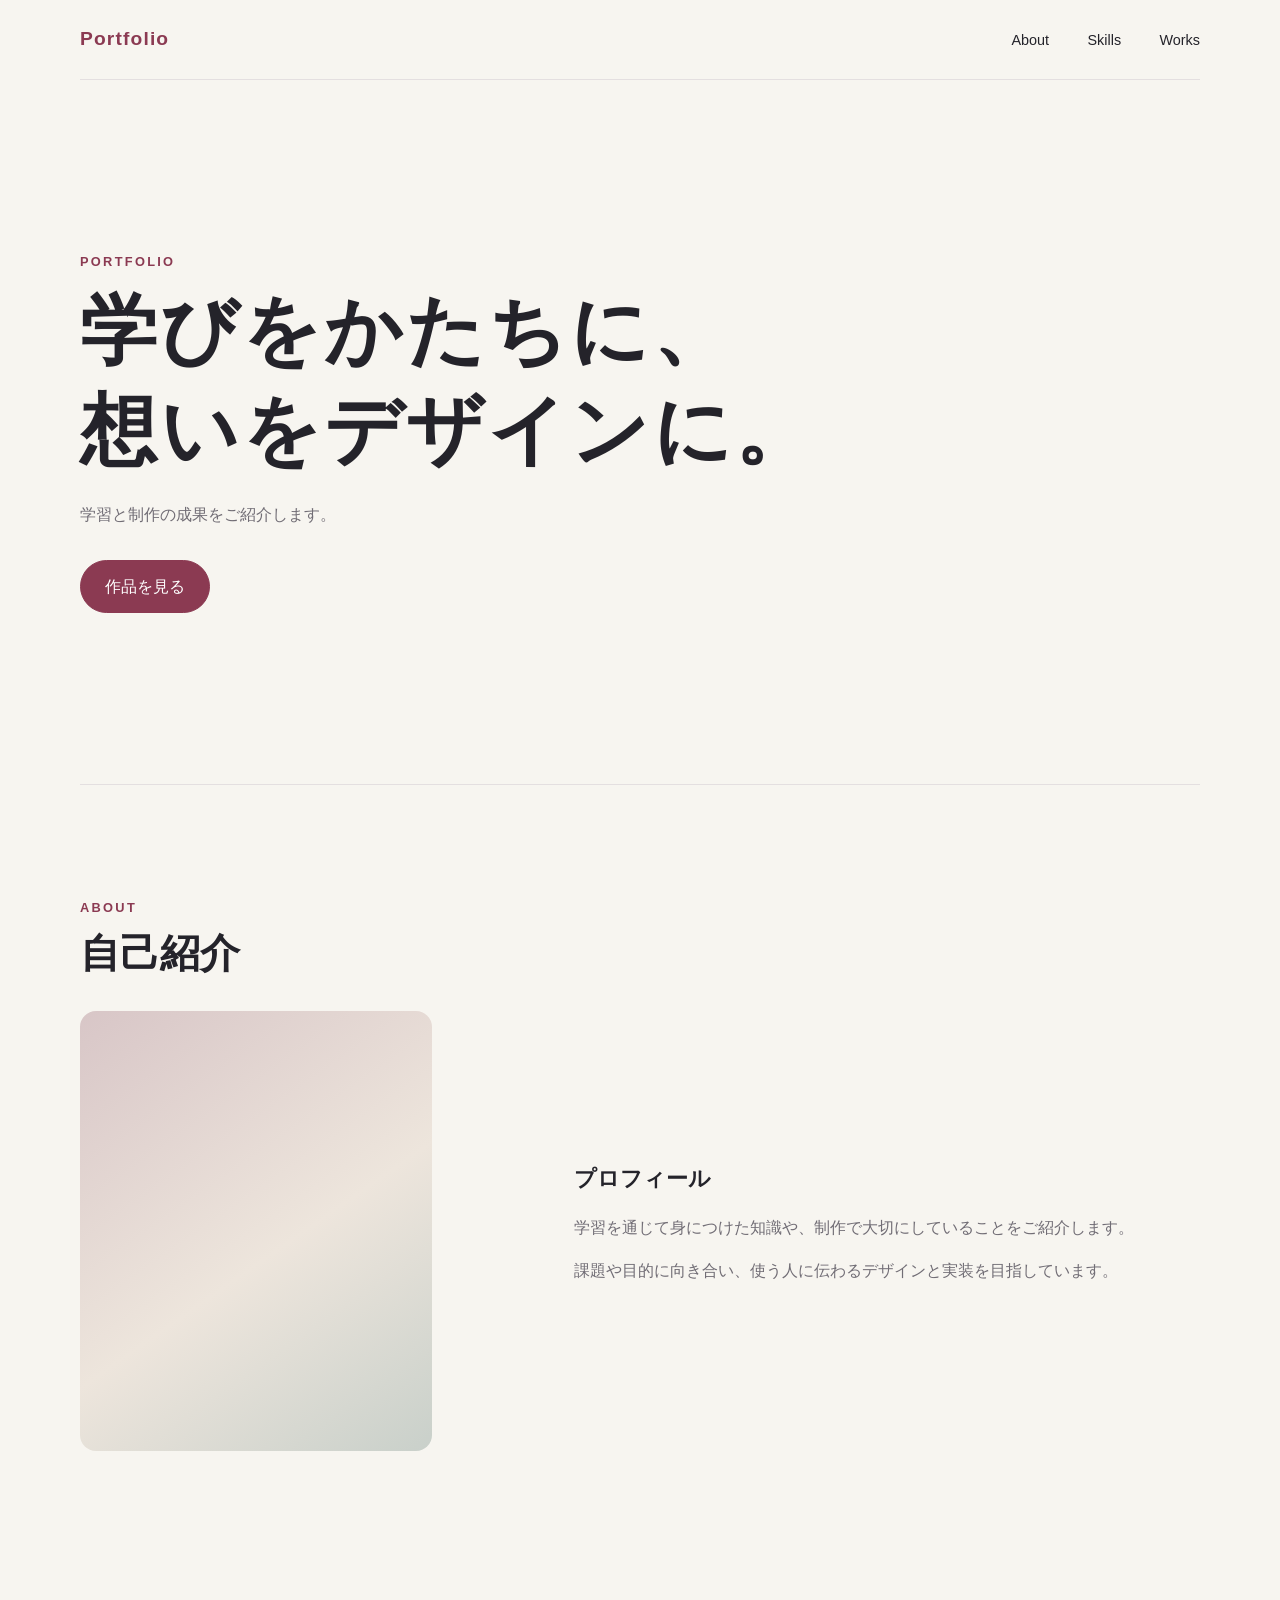
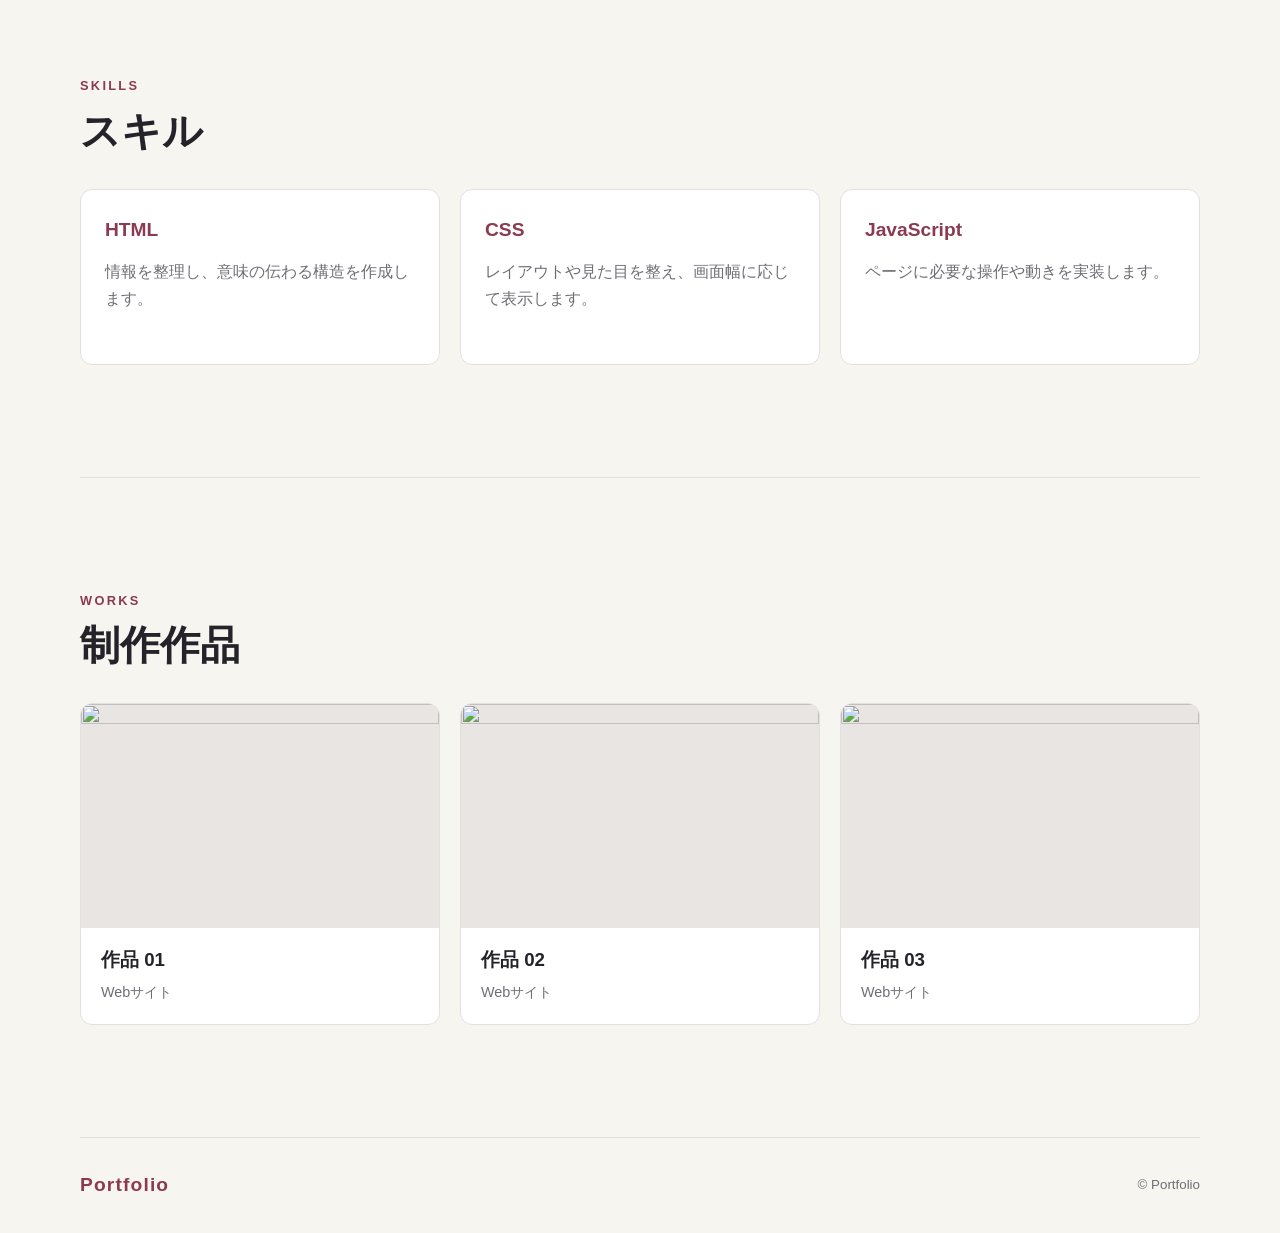
==== portfolio-h1/index.html @ b8e79566 "基本構造" ====
<!DOCTYPE html>
<html lang="ja">
<head>
  <meta charset="UTF-8">
  <meta name="viewport" content="width=device-width, initial-scale=1.0">
  <meta name="description" content="学習と制作の成果をまとめたポートフォリオサイトです。">
  <title>Portfolio</title>
  <script>
    try {
      if (window.sessionStorage.getItem('portfolioOpeningPlayed') === 'true') {
        document.documentElement.classList.add('opening-has-played');
      }
    } catch (error) {
      console.error('Could not read the opening state from sessionStorage.', error);
    }
  </script>
  <link rel="stylesheet" href="assets/css/style.css">
</head>
<body>
  <div class="opening-curtain" aria-label="オープニング演出">
    <div class="curtain-left" aria-hidden="true"></div>
    <div class="curtain-right" aria-hidden="true"></div>
    <img class="opening-curtain__image" src="assets/images/opening.gif" alt="ポートフォリオサイトへようこそ">
    <button class="opening-curtain__skip" type="button">スキップ</button>
  </div>

  <header class="site-header">
    <a class="site-header__logo" href="#top">Portfolio</a>
    <nav class="site-nav" aria-label="メインナビゲーション">
      <ul class="site-nav__list">
        <li><a href="#about">About</a></li>
        <li><a href="#skills">Skills</a></li>
        <li><a href="#works">Works</a></li>
      </ul>
    </nav>
  </header>

  <main id="top">
    <section class="hero" aria-labelledby="hero-title">
      <p class="hero__eyebrow">Portfolio</p>
      <h1 class="hero__title" id="hero-title">学びをかたちに、<br>想いをデザインに。</h1>
      <p class="hero__description">学習と制作の成果をご紹介します。</p>
      <a class="hero__link" href="#works">作品を見る</a>
    </section>

    <section class="about" id="about" aria-labelledby="about-title">
      <div class="section-heading">
        <p class="section-heading__eyebrow">About</p>
        <h2 class="section-heading__title" id="about-title">自己紹介</h2>
      </div>
      <div class="about__content">
        <div class="about__portrait" role="img" aria-label="プロフィール画像"></div>
        <div class="about__text">
          <h3 class="about__name">プロフィール</h3>
          <p>学習を通じて身につけた知識や、制作で大切にしていることをご紹介します。</p>
          <p>課題や目的に向き合い、使う人に伝わるデザインと実装を目指しています。</p>
        </div>
      </div>
    </section>

    <section class="skills" id="skills" aria-labelledby="skills-title">
      <div class="section-heading">
        <p class="section-heading__eyebrow">Skills</p>
        <h2 class="section-heading__title" id="skills-title">スキル</h2>
      </div>
      <ul class="skills__list">
        <li class="skills__item">
          <h3>HTML</h3>
          <p>情報を整理し、意味の伝わる構造を作成します。</p>
        </li>
        <li class="skills__item">
          <h3>CSS</h3>
          <p>レイアウトや見た目を整え、画面幅に応じて表示します。</p>
        </li>
        <li class="skills__item">
          <h3>JavaScript</h3>
          <p>ページに必要な操作や動きを実装します。</p>
        </li>
      </ul>
    </section>

    <section class="works" id="works" aria-labelledby="works-title">
      <div class="section-heading">
        <p class="section-heading__eyebrow">Works</p>
        <h2 class="section-heading__title" id="works-title">制作作品</h2>
      </div>
      <ul class="works__list">
        <li class="works__item">
          <a class="works__link" href="works/work-01.html">
            <img class="works__image" src="assets/images/works/work-01.jpg" alt="" loading="lazy">
            <div class="works__details">
              <h3 class="works__title">作品 01</h3>
              <p class="works__category">Webサイト</p>
            </div>
          </a>
        </li>
        <li class="works__item">
          <a class="works__link" href="works/work-02.html">
            <img class="works__image" src="assets/images/works/work-02.jpg" alt="" loading="lazy">
            <div class="works__details">
              <h3 class="works__title">作品 02</h3>
              <p class="works__category">Webサイト</p>
            </div>
          </a>
        </li>
        <li class="works__item">
          <a class="works__link" href="works/work-03.html">
            <img class="works__image" src="assets/images/works/work-03.jpg" alt="" loading="lazy">
            <div class="works__details">
              <h3 class="works__title">作品 03</h3>
              <p class="works__category">Webサイト</p>
            </div>
          </a>
        </li>
      </ul>
    </section>
  </main>

  <footer class="site-footer">
    <a class="site-footer__logo" href="#top">Portfolio</a>
    <small class="site-footer__copyright">&copy; Portfolio</small>
  </footer>

  <script src="assets/js/main.js" defer></script>
</body>
</html>
---- portfolio-h1/assets/css/style.css ----
.opening-curtain {
  position: fixed;
  inset: 0;
  z-index: 9999;
  overflow: hidden;
}

.curtain-left,
.curtain-right {
  position: absolute;
  top: 0;
  width: 50%;
  height: 100%;
  background-color: #1c1c24;
  animation-duration: 1.2s;
  animation-timing-function: ease-in-out;
  animation-delay: 2.3s;
  animation-fill-mode: forwards;
}

.curtain-left {
  left: 0;
  animation-name: curtain-open-left;
}

.curtain-right {
  right: 0;
  animation-name: curtain-open-right;
}

.opening-curtain__image {
  position: absolute;
  top: 50%;
  left: 50%;
  z-index: 1;
  max-width: min(80vw, 480px);
  max-height: 70vh;
  object-fit: contain;
  transform: translate(-50%, -50%);
  animation: opening-image-fade 0.5s ease 2s forwards;
}

.opening-curtain__skip {
  position: absolute;
  right: 1.5rem;
  bottom: 1.5rem;
  z-index: 2;
  padding: 0.65rem 1rem;
  border: 1px solid currentColor;
  border-radius: 999px;
  color: #fff;
  background: transparent;
  cursor: pointer;
}

.opening-curtain__skip:focus-visible {
  outline: 2px solid #fff;
  outline-offset: 4px;
}

@keyframes opening-image-fade {
  to {
    opacity: 0;
  }
}

@keyframes curtain-open-left {
  to {
    transform: translateX(-100%);
  }
}

@keyframes curtain-open-right {
  to {
    transform: translateX(100%);
  }
}

@media (prefers-reduced-motion: reduce) {
  .curtain-left,
  .curtain-right {
    animation-duration: 1ms;
    animation-delay: 0s;
  }

  .opening-curtain__image {
    animation-duration: 1ms;
    animation-delay: 0s;
  }
}

:root {
  color-scheme: light;
  --color-background: #f7f5f0;
  --color-surface: #fff;
  --color-text: #24232a;
  --color-muted: #716d75;
  --color-accent: #8b3a52;
  --color-border: #e4dfe0;
  --content-width: 70rem;
}

* {
  box-sizing: border-box;
}

html {
  scroll-behavior: smooth;
}

body {
  min-width: 320px;
  margin: 0;
  color: var(--color-text);
  background: var(--color-background);
  font-family: "Noto Sans JP", "Yu Gothic", Meiryo, sans-serif;
  line-height: 1.7;
}

.opening-has-played .opening-curtain {
  display: none;
}

a {
  color: inherit;
}

img {
  display: block;
  max-width: 100%;
}

.site-header,
.site-footer {
  display: flex;
  align-items: center;
  justify-content: space-between;
  width: min(var(--content-width), calc(100% - 3rem));
  margin-inline: auto;
}

.site-header {
  min-height: 5rem;
  border-bottom: 1px solid var(--color-border);
}

.site-header__logo,
.site-footer__logo {
  color: var(--color-accent);
  font-size: 1.2rem;
  font-weight: 700;
  letter-spacing: 0.06em;
  text-decoration: none;
}

.site-nav__list {
  display: flex;
  gap: clamp(1rem, 3vw, 2.5rem);
  margin: 0;
  padding: 0;
  list-style: none;
}

.site-nav a {
  font-size: 0.9rem;
  text-decoration: none;
}

.site-nav a:hover,
.site-nav a:focus-visible,
.works__link:hover .works__title,
.works__link:focus-visible .works__title {
  color: var(--color-accent);
}

main {
  overflow: clip;
}

.hero,
.about,
.skills,
.works {
  width: min(var(--content-width), calc(100% - 3rem));
  margin-inline: auto;
}

.hero {
  display: flex;
  min-height: min(44rem, calc(100svh - 5rem));
  flex-direction: column;
  align-items: flex-start;
  justify-content: center;
  padding-block: 5rem;
}

.hero__eyebrow,
.section-heading__eyebrow {
  margin: 0 0 0.5rem;
  color: var(--color-accent);
  font-size: 0.8rem;
  font-weight: 700;
  letter-spacing: 0.18em;
  text-transform: uppercase;
}

.hero__title {
  margin: 0;
  font-size: clamp(2.5rem, 6vw, 5rem);
  line-height: 1.3;
  letter-spacing: 0.04em;
}

.hero__description {
  margin: 1.25rem 0 2rem;
  color: var(--color-muted);
}

.hero__link {
  display: inline-block;
  padding: 0.75rem 1.5rem;
  border: 1px solid var(--color-accent);
  border-radius: 999px;
  color: #fff;
  background: var(--color-accent);
  text-decoration: none;
  transition: background-color 160ms ease, color 160ms ease;
}

.hero__link:hover,
.hero__link:focus-visible {
  color: var(--color-accent);
  background: transparent;
}

.about,
.skills,
.works {
  padding-block: clamp(4rem, 9vw, 7rem);
  scroll-margin-top: 2rem;
}

.about,
.works {
  border-top: 1px solid var(--color-border);
}

.section-heading {
  margin-bottom: 2rem;
}

.section-heading__title {
  margin: 0;
  font-size: clamp(1.8rem, 4vw, 2.5rem);
  line-height: 1.3;
}

.about__content {
  display: grid;
  grid-template-columns: minmax(12rem, 0.8fr) 1.2fr;
  align-items: center;
  gap: clamp(2rem, 6vw, 5rem);
}

.about__portrait {
  width: 100%;
  max-width: 22rem;
  aspect-ratio: 4 / 5;
  border-radius: 1rem;
  background: linear-gradient(145deg, #d8c6c7, #ede5dc 55%, #c9d0ca);
}

.about__name {
  margin: 0 0 1rem;
  font-size: 1.35rem;
}

.about__text p {
  color: var(--color-muted);
}

.skills__list,
.works__list {
  display: grid;
  gap: 1.25rem;
  margin: 0;
  padding: 0;
  list-style: none;
}

.skills__list {
  grid-template-columns: repeat(3, minmax(0, 1fr));
}

.skills__item {
  min-height: 11rem;
  padding: 1.5rem;
  border: 1px solid var(--color-border);
  border-radius: 0.75rem;
  background: var(--color-surface);
}

.skills__item h3 {
  margin: 0 0 0.75rem;
  color: var(--color-accent);
  font-size: 1.2rem;
}

.skills__item p {
  margin: 0;
  color: var(--color-muted);
}

.works__list {
  grid-template-columns: repeat(3, minmax(0, 1fr));
}

.works__item {
  min-width: 0;
}

.works__link {
  display: block;
  height: 100%;
  overflow: hidden;
  border: 1px solid var(--color-border);
  border-radius: 0.75rem;
  background: var(--color-surface);
  text-decoration: none;
}

.works__image {
  width: 100%;
  aspect-ratio: 16 / 10;
  background: #e9e5e2;
  object-fit: cover;
}

.works__details {
  padding: 1rem 1.25rem 1.25rem;
}

.works__title {
  margin: 0 0 0.25rem;
  transition: color 160ms ease;
}

.works__category {
  margin: 0;
  color: var(--color-muted);
  font-size: 0.9rem;
}

.site-footer {
  min-height: 6rem;
  border-top: 1px solid var(--color-border);
}

.site-footer__copyright {
  color: var(--color-muted);
}

@media (max-width: 1023px) {
  .skills__list,
  .works__list {
    grid-template-columns: repeat(2, minmax(0, 1fr));
  }
}

@media (max-width: 767px) {
  .site-header,
  .site-footer,
  .hero,
  .about,
  .skills,
  .works {
    width: calc(100% - 2rem);
  }

  .site-header {
    min-height: 4.25rem;
  }

  .site-nav__list {
    gap: 1rem;
  }

  .site-nav a {
    font-size: 0.8rem;
  }

  .hero {
    min-height: min(38rem, calc(100svh - 4.25rem));
    padding-block: 4rem;
  }

  .about__content,
  .skills__list,
  .works__list {
    grid-template-columns: minmax(0, 1fr);
  }

  .about__portrait {
    max-width: 18rem;
  }

  .skills__item {
    min-height: 0;
  }
}

@media (prefers-reduced-motion: reduce) {
  html {
    scroll-behavior: auto;
  }

  *,
  *::before,
  *::after {
    scroll-behavior: auto !important;
    transition-duration: 0.01ms !important;
  }
}
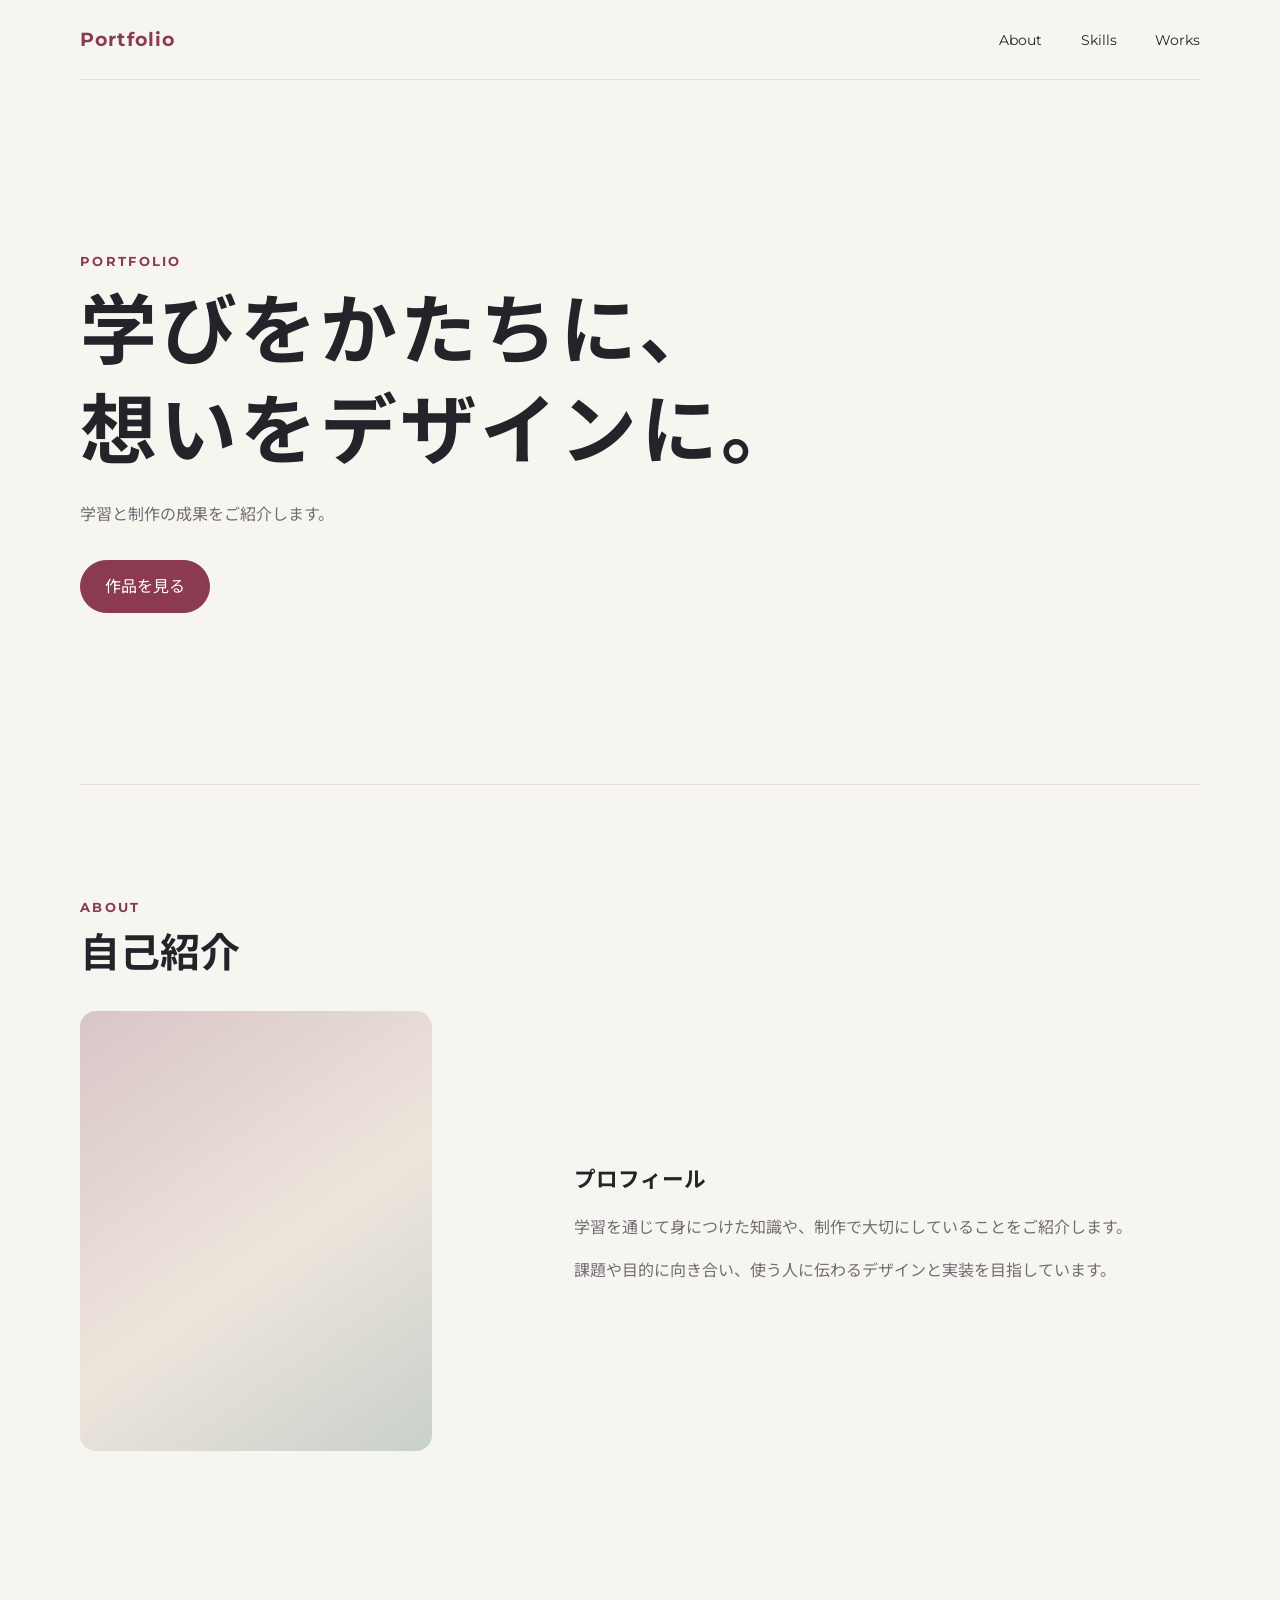
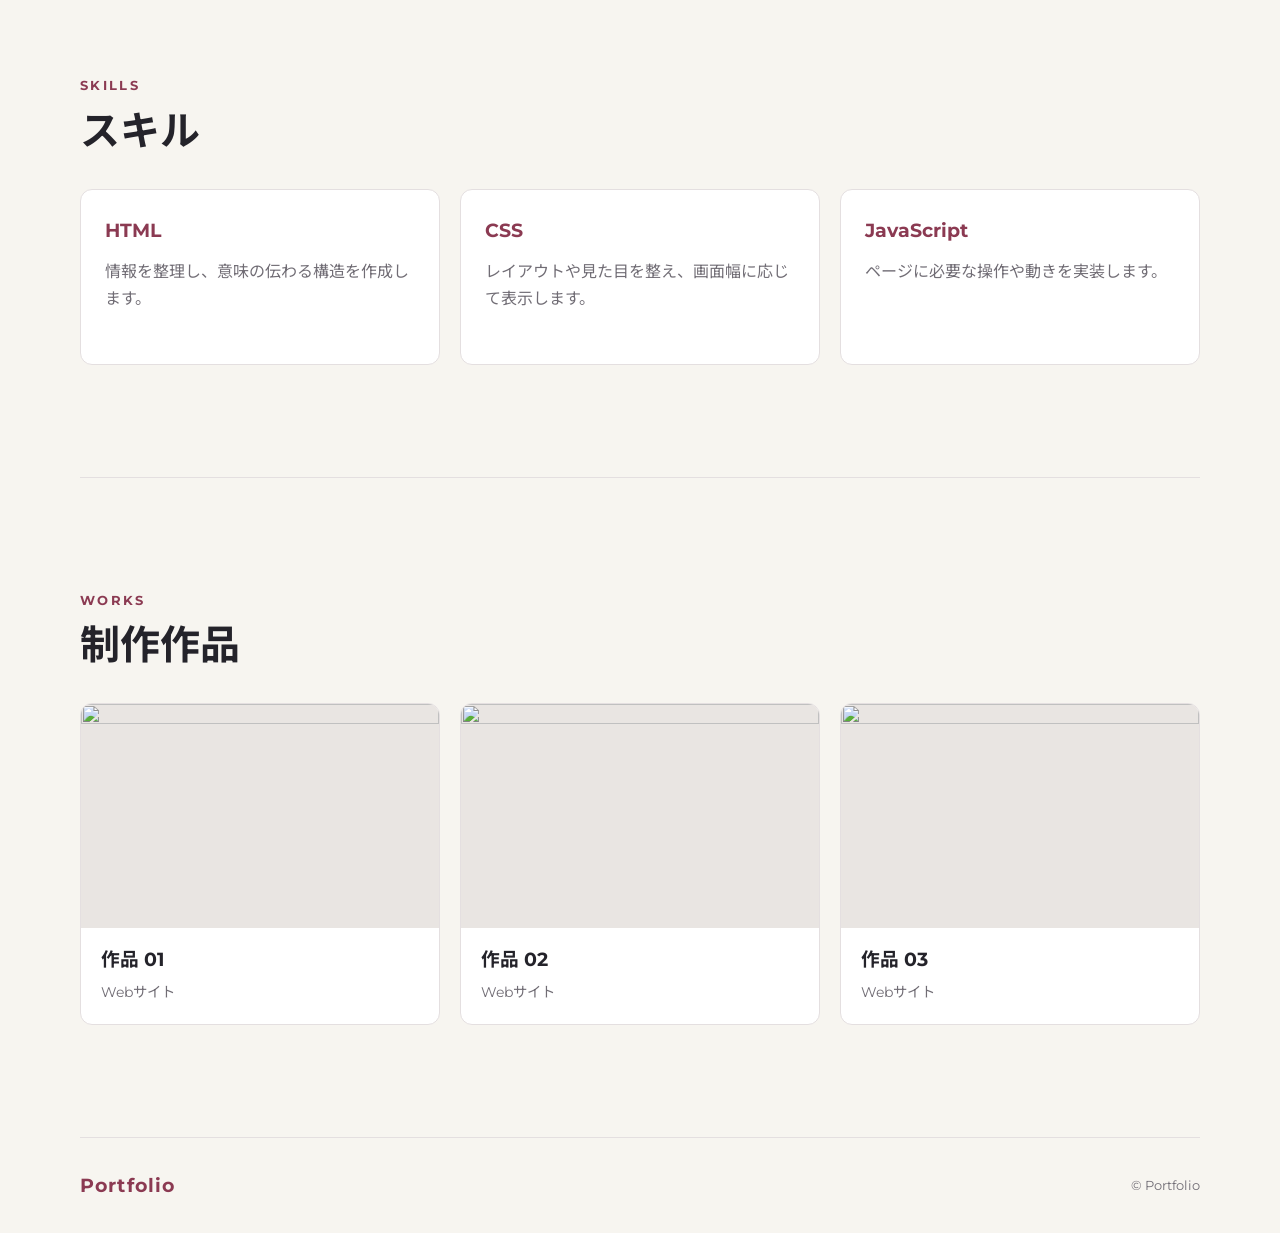
==== commit 73e84931: "ファイル構成の変更" ====
--- a/portfolio-h1/index.html
+++ b/portfolio-h1/index.html
@@ -5,6 +5,9 @@
   <meta name="viewport" content="width=device-width, initial-scale=1.0">
   <meta name="description" content="学習と制作の成果をまとめたポートフォリオサイトです。">
   <title>Portfolio</title>
+  <link rel="preconnect" href="https://fonts.googleapis.com">
+  <link rel="preconnect" href="https://fonts.gstatic.com" crossorigin>
+  <link href="https://fonts.googleapis.com/css2?family=Montserrat:wght@400;500;600;700&family=Noto+Sans+JP:wght@400;500;700&display=swap" rel="stylesheet">
   <script>
     try {
       if (window.sessionStorage.getItem('portfolioOpeningPlayed') === 'true') {
@@ -14,13 +17,13 @@
       console.error('Could not read the opening state from sessionStorage.', error);
     }
   </script>
-  <link rel="stylesheet" href="assets/css/style.css">
+  <link rel="stylesheet" href="css/style.css">
 </head>
 <body>
   <div class="opening-curtain" aria-label="オープニング演出">
     <div class="curtain-left" aria-hidden="true"></div>
     <div class="curtain-right" aria-hidden="true"></div>
-    <img class="opening-curtain__image" src="assets/images/opening.gif" alt="ポートフォリオサイトへようこそ">
+    <img class="opening-curtain__image" src="images/opening.gif" alt="ポートフォリオサイトへようこそ">
     <button class="opening-curtain__skip" type="button">スキップ</button>
   </div>
 
@@ -87,7 +90,7 @@
       <ul class="works__list">
         <li class="works__item">
           <a class="works__link" href="works/work-01.html">
-            <img class="works__image" src="assets/images/works/work-01.jpg" alt="" loading="lazy">
+            <img class="works__image" src="images/works/work-01.jpg" alt="" loading="lazy">
             <div class="works__details">
               <h3 class="works__title">作品 01</h3>
               <p class="works__category">Webサイト</p>
@@ -96,7 +99,7 @@
         </li>
         <li class="works__item">
           <a class="works__link" href="works/work-02.html">
-            <img class="works__image" src="assets/images/works/work-02.jpg" alt="" loading="lazy">
+            <img class="works__image" src="images/works/work-02.jpg" alt="" loading="lazy">
             <div class="works__details">
               <h3 class="works__title">作品 02</h3>
               <p class="works__category">Webサイト</p>
@@ -105,7 +108,7 @@
         </li>
         <li class="works__item">
           <a class="works__link" href="works/work-03.html">
-            <img class="works__image" src="assets/images/works/work-03.jpg" alt="" loading="lazy">
+            <img class="works__image" src="images/works/work-03.jpg" alt="" loading="lazy">
             <div class="works__details">
               <h3 class="works__title">作品 03</h3>
               <p class="works__category">Webサイト</p>
@@ -121,6 +124,6 @@
     <small class="site-footer__copyright">&copy; Portfolio</small>
   </footer>
 
-  <script src="assets/js/main.js" defer></script>
+  <script src="js/script.js" defer></script>
 </body>
 </html>
--- a/portfolio-h1/css/style.css
+++ b/portfolio-h1/css/style.css
@@ -0,0 +1,466 @@
+:root {
+  /* Font tokens keep Latin and Japanese text on the requested web fonts. */
+  --font_en: "Montserrat";
+  --font_ja: "Noto Sans JP", sans-serif;
+  --font-family: var(--font_en), var(--font_ja);
+
+  /* Theme colors are centralized here; use these tokens for all color styles. */
+  --primary-color: #8b3a52;
+  --secondary-color: #d8c6c7;
+  --bg-color: #f7f5f0;
+  --text-color: #24232a;
+  --muted-color: #716d75;
+  --surface-color: #fff;
+  --border-color: #e4dfe0;
+  --hover-color: #6e2d41;
+  --curtain-bg-color: #1c1c24;
+  --curtain-text-color: #fff;
+  --portrait-mid-color: #ede5dc;
+  --portrait-end-color: #c9d0ca;
+  --image-placeholder-color: #e9e5e2;
+  --focus-color: #5a2840;
+  --shadow-color: rgb(36 35 42 / 12%);
+  --transparent-color: transparent;
+  --content-width: 70rem;
+}
+
+* {
+  box-sizing: border-box;
+}
+
+html {
+  scroll-behavior: smooth;
+}
+
+body {
+  min-width: 320px;
+  margin: 0;
+  color: var(--text-color);
+  background-color: var(--bg-color);
+  font-family: var(--font-family);
+  line-height: 1.7;
+}
+
+a {
+  color: inherit;
+}
+
+img {
+  display: block;
+  max-width: 100%;
+}
+
+.opening-curtain {
+  position: fixed;
+  inset: 0;
+  z-index: 9999;
+  overflow: hidden;
+}
+
+.opening-curtain[hidden],
+.opening-has-played .opening-curtain {
+  display: none;
+}
+
+.curtain-left,
+.curtain-right {
+  position: absolute;
+  top: 0;
+  width: 50%;
+  height: 100%;
+  background-color: var(--curtain-bg-color);
+  animation-duration: 1.2s;
+  animation-timing-function: ease-in-out;
+  animation-delay: 2.3s;
+  animation-fill-mode: forwards;
+}
+
+.curtain-left {
+  left: 0;
+  animation-name: curtain-open-left;
+}
+
+.curtain-right {
+  right: 0;
+  animation-name: curtain-open-right;
+}
+
+.opening-curtain__image {
+  position: absolute;
+  top: 50%;
+  left: 50%;
+  z-index: 1;
+  max-width: min(80vw, 480px);
+  max-height: 70vh;
+  object-fit: contain;
+  transform: translate(-50%, -50%);
+  animation: opening-image-fade 0.5s ease 2s forwards;
+}
+
+.opening-curtain__skip {
+  position: absolute;
+  right: 1.5rem;
+  bottom: 1.5rem;
+  z-index: 2;
+  padding: 0.65rem 1rem;
+  border: 1px solid var(--curtain-text-color);
+  border-radius: 999px;
+  color: var(--curtain-text-color);
+  background-color: var(--transparent-color);
+  cursor: pointer;
+  transition: color 160ms ease, background-color 160ms ease;
+}
+
+.opening-curtain__skip:hover,
+.opening-curtain__skip:focus-visible {
+  color: var(--curtain-bg-color);
+  background-color: var(--curtain-text-color);
+}
+
+.opening-curtain__skip:focus-visible,
+.hero__link:focus-visible,
+.site-nav a:focus-visible,
+.works__link:focus-visible {
+  outline: 2px solid var(--focus-color);
+  outline-offset: 4px;
+}
+
+@keyframes opening-image-fade {
+  to {
+    opacity: 0;
+  }
+}
+
+@keyframes curtain-open-left {
+  to {
+    transform: translateX(-100%);
+  }
+}
+
+@keyframes curtain-open-right {
+  to {
+    transform: translateX(100%);
+  }
+}
+
+.site-header,
+.site-footer {
+  display: flex;
+  align-items: center;
+  justify-content: space-between;
+  width: min(var(--content-width), calc(100% - 3rem));
+  margin-inline: auto;
+}
+
+.site-header {
+  min-height: 5rem;
+  border-bottom: 1px solid var(--border-color);
+}
+
+.site-header__logo,
+.site-footer__logo {
+  color: var(--primary-color);
+  font-size: 1.2rem;
+  font-weight: 700;
+  letter-spacing: 0.06em;
+  text-decoration: none;
+}
+
+.site-nav__list {
+  display: flex;
+  gap: clamp(1rem, 3vw, 2.5rem);
+  margin: 0;
+  padding: 0;
+  list-style: none;
+}
+
+.site-nav a {
+  font-size: 0.9rem;
+  text-decoration: none;
+  transition: color 160ms ease;
+}
+
+.site-nav a:hover,
+.site-nav a:focus-visible {
+  color: var(--primary-color);
+}
+
+main {
+  overflow: clip;
+}
+
+.hero,
+.about,
+.skills,
+.works {
+  width: min(var(--content-width), calc(100% - 3rem));
+  margin-inline: auto;
+}
+
+.hero {
+  display: flex;
+  min-height: min(44rem, calc(100svh - 5rem));
+  flex-direction: column;
+  align-items: flex-start;
+  justify-content: center;
+  padding-block: 5rem;
+}
+
+.hero__eyebrow,
+.section-heading__eyebrow {
+  margin: 0 0 0.5rem;
+  color: var(--primary-color);
+  font-size: 0.8rem;
+  font-weight: 700;
+  letter-spacing: 0.18em;
+  text-transform: uppercase;
+}
+
+.hero__title {
+  margin: 0;
+  font-size: clamp(2.5rem, 6vw, 5rem);
+  line-height: 1.3;
+  letter-spacing: 0.04em;
+}
+
+.hero__description {
+  margin: 1.25rem 0 2rem;
+  color: var(--muted-color);
+}
+
+.hero__link {
+  display: inline-block;
+  padding: 0.75rem 1.5rem;
+  border: 1px solid var(--primary-color);
+  border-radius: 999px;
+  color: var(--surface-color);
+  background-color: var(--primary-color);
+  text-decoration: none;
+  transition: color 160ms ease, background-color 160ms ease, transform 160ms ease;
+}
+
+.hero__link:hover,
+.hero__link:focus-visible {
+  color: var(--primary-color);
+  background-color: var(--transparent-color);
+  transform: translateY(-2px);
+}
+
+.about,
+.skills,
+.works {
+  padding-block: clamp(4rem, 9vw, 7rem);
+  scroll-margin-top: 2rem;
+}
+
+.about,
+.works {
+  border-top: 1px solid var(--border-color);
+}
+
+.section-heading {
+  margin-bottom: 2rem;
+}
+
+.section-heading__title {
+  margin: 0;
+  font-size: clamp(1.8rem, 4vw, 2.5rem);
+  line-height: 1.3;
+}
+
+.about__content {
+  display: grid;
+  grid-template-columns: minmax(12rem, 0.8fr) 1.2fr;
+  align-items: center;
+  gap: clamp(2rem, 6vw, 5rem);
+}
+
+.about__portrait {
+  width: 100%;
+  max-width: 22rem;
+  aspect-ratio: 4 / 5;
+  border-radius: 1rem;
+  background: linear-gradient(
+    145deg,
+    var(--secondary-color),
+    var(--portrait-mid-color) 55%,
+    var(--portrait-end-color)
+  );
+}
+
+.about__name {
+  margin: 0 0 1rem;
+  font-size: 1.35rem;
+}
+
+.about__text p {
+  color: var(--muted-color);
+}
+
+.skills__list,
+.works__list {
+  display: grid;
+  gap: 1.25rem;
+  margin: 0;
+  padding: 0;
+  list-style: none;
+}
+
+.skills__list {
+  grid-template-columns: repeat(3, minmax(0, 1fr));
+}
+
+.skills__item {
+  min-height: 11rem;
+  padding: 1.5rem;
+  border: 1px solid var(--border-color);
+  border-radius: 0.75rem;
+  background-color: var(--surface-color);
+  transition: transform 180ms ease, box-shadow 180ms ease;
+}
+
+.skills__item:hover {
+  transform: translateY(-0.25rem);
+  box-shadow: 0 0.75rem 1.5rem var(--shadow-color);
+}
+
+.skills__item h3 {
+  margin: 0 0 0.75rem;
+  color: var(--primary-color);
+  font-size: 1.2rem;
+}
+
+.skills__item p {
+  margin: 0;
+  color: var(--muted-color);
+}
+
+.works__list {
+  grid-template-columns: repeat(3, minmax(0, 1fr));
+}
+
+.works__item {
+  min-width: 0;
+}
+
+.works__link {
+  display: block;
+  height: 100%;
+  overflow: hidden;
+  border: 1px solid var(--border-color);
+  border-radius: 0.75rem;
+  background-color: var(--surface-color);
+  text-decoration: none;
+  transition: transform 180ms ease, box-shadow 180ms ease;
+}
+
+.works__link:hover,
+.works__link:focus-visible {
+  transform: translateY(-0.25rem);
+  box-shadow: 0 0.75rem 1.5rem var(--shadow-color);
+}
+
+.works__image {
+  width: 100%;
+  aspect-ratio: 16 / 10;
+  background-color: var(--image-placeholder-color);
+  object-fit: cover;
+}
+
+.works__details {
+  padding: 1rem 1.25rem 1.25rem;
+}
+
+.works__title {
+  margin: 0 0 0.25rem;
+  transition: color 160ms ease;
+}
+
+.works__link:hover .works__title,
+.works__link:focus-visible .works__title {
+  color: var(--primary-color);
+}
+
+.works__category {
+  margin: 0;
+  color: var(--muted-color);
+  font-size: 0.9rem;
+}
+
+.site-footer {
+  min-height: 6rem;
+  border-top: 1px solid var(--border-color);
+}
+
+.site-footer__copyright {
+  color: var(--muted-color);
+}
+
+@media (max-width: 1023px) {
+  .skills__list,
+  .works__list {
+    grid-template-columns: repeat(2, minmax(0, 1fr));
+  }
+}
+
+@media (max-width: 768px) {
+  .site-header,
+  .site-footer,
+  .hero,
+  .about,
+  .skills,
+  .works {
+    width: calc(100% - 2rem);
+  }
+
+  .site-header {
+    min-height: 4.25rem;
+  }
+
+  .site-nav__list {
+    gap: 1rem;
+  }
+
+  .site-nav a {
+    font-size: 0.8rem;
+  }
+
+  .hero {
+    min-height: min(38rem, calc(100svh - 4.25rem));
+    padding-block: 4rem;
+  }
+
+  .about__content,
+  .skills__list,
+  .works__list {
+    grid-template-columns: minmax(0, 1fr);
+  }
+
+  .about__portrait {
+    max-width: 18rem;
+  }
+
+  .skills__item {
+    min-height: 0;
+  }
+}
+
+@media (prefers-reduced-motion: reduce) {
+  html {
+    scroll-behavior: auto;
+  }
+
+  *,
+  *::before,
+  *::after {
+    scroll-behavior: auto !important;
+    transition-duration: 0.01ms !important;
+  }
+
+  .curtain-left,
+  .curtain-right,
+  .opening-curtain__image {
+    animation-duration: 1ms;
+    animation-delay: 0s;
+  }
+}
